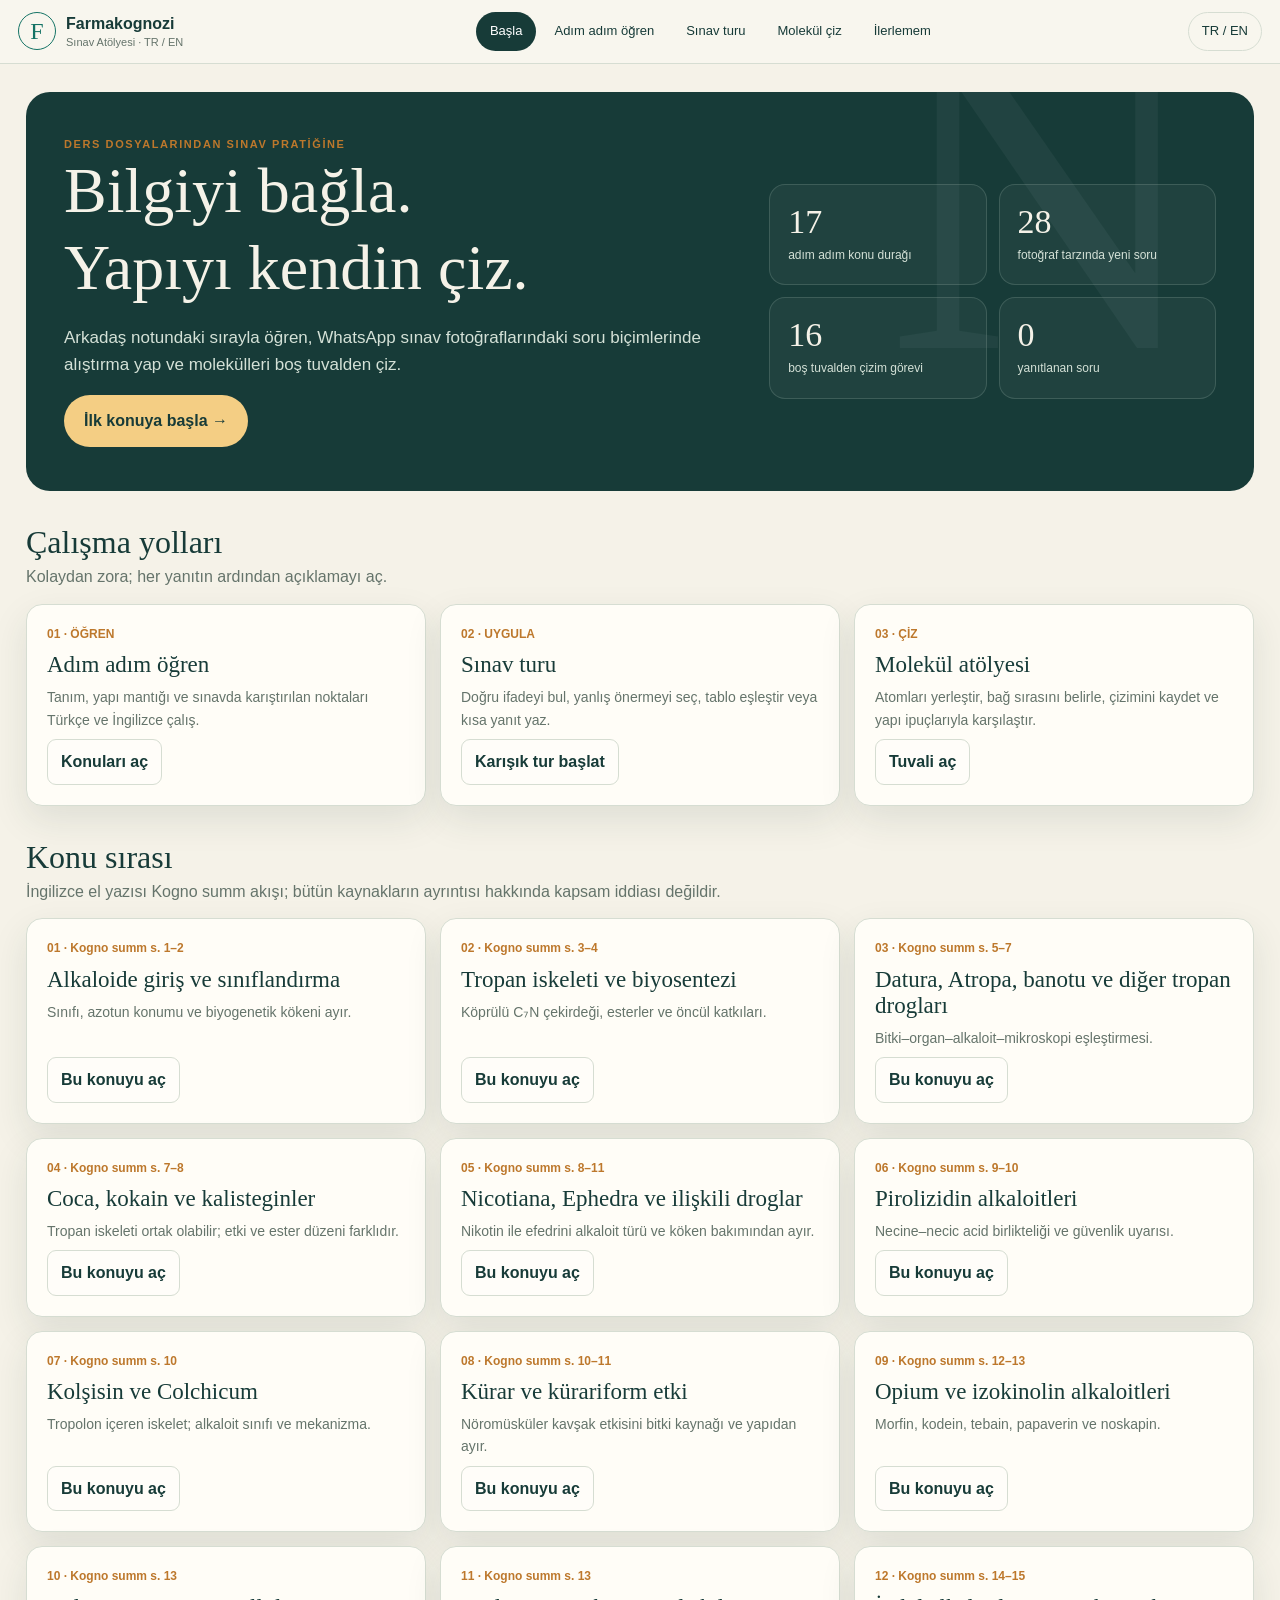
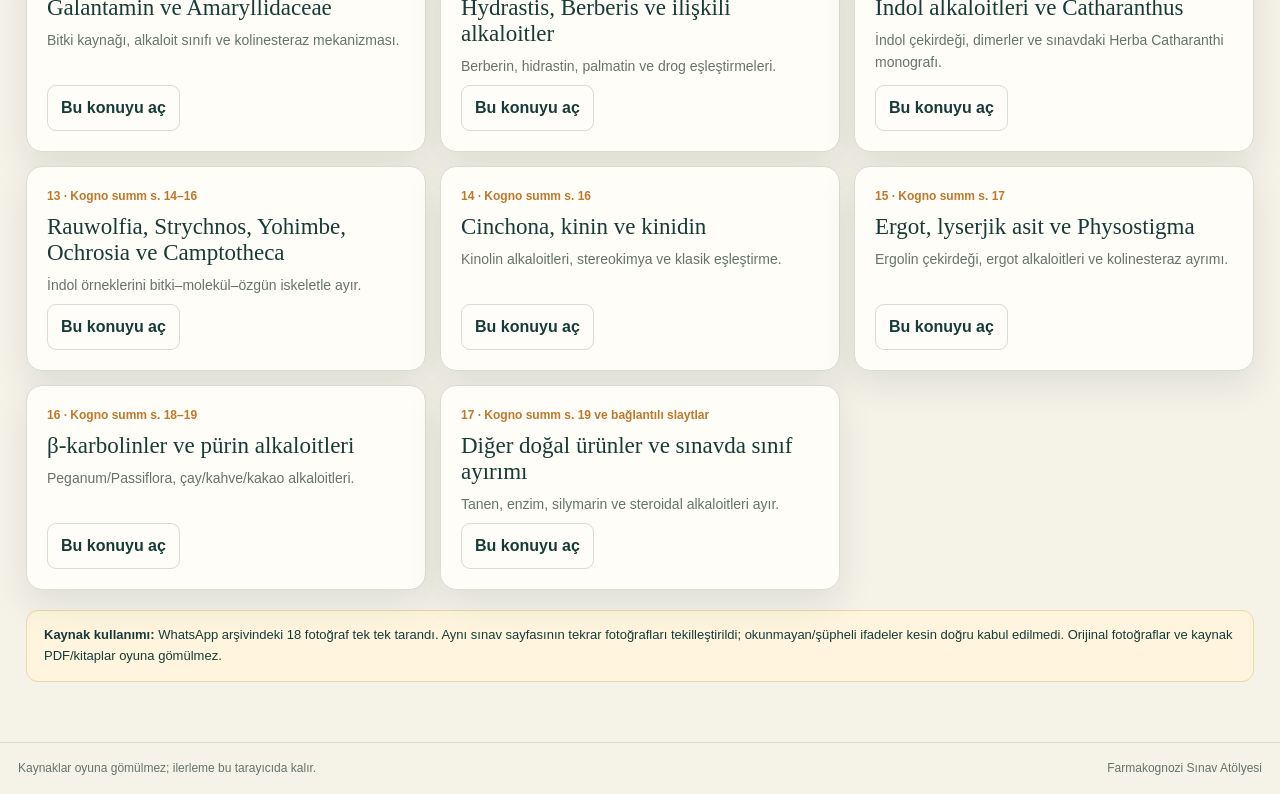
==== index.html @ 7ff7426a "Add files via upload" ====
<!doctype html>
<html lang="tr">
<head>
  <meta charset="utf-8"><meta name="viewport" content="width=device-width,initial-scale=1">
  <meta name="theme-color" content="#193d3a">
  <meta name="description" content="Farmakognozi finaline adım adım hazırlan: ders notları, WhatsApp sınav biçimlerinde sorular ve kendi molekül çizimlerin.">
  <title>Farmakognozi Sınav Atölyesi</title>
  <link rel="stylesheet" href="style.css">
  <script defer src="data.js"></script><script defer src="app.js"></script>
</head>
<body>
  <header class="topbar">
    <a class="brand" href="#home" aria-label="Ana sayfa"><span class="brand-mark">F</span><span><strong>Farmakognozi</strong><small>Sınav Atölyesi · TR / EN</small></span></a>
    <nav class="main-nav" aria-label="Ana menü">
      <button data-view="home" class="nav-btn active">Başla</button>
      <button data-view="learn" class="nav-btn">Adım adım öğren</button>
      <button data-view="exam" class="nav-btn">Sınav turu</button>
      <button data-view="draw" class="nav-btn">Molekül çiz</button>
      <button data-view="progress" class="nav-btn">İlerlemem</button>
    </nav>
    <button id="langToggle" class="quiet-btn" title="English / Türkçe">TR / EN</button>
  </header>
  <main id="app" tabindex="-1"></main>
  <footer><span>Kaynaklar oyuna gömülmez; ilerleme bu tarayıcıda kalır.</span><span>Farmakognozi Sınav Atölyesi</span></footer>
</body>
</html>
---- style.css ----
:root{--ink:#173b38;--ink2:#294e48;--paper:#f5f2e8;--card:#fffdf7;--line:#d6ddd2;--green:#147365;--green2:#e3f1e9;--gold:#bd782c;--goldp:#fbefd9;--red:#a73c42;--redp:#fff0ec;--muted:#65746b;--shadow:0 14px 36px #1c38321a;--serif:Georgia,'Times New Roman',serif;--sans:'Segoe UI',Arial,sans-serif}*{box-sizing:border-box}body{margin:0;background:var(--paper);color:var(--ink);font:16px/1.6 var(--sans)}button,input,select,textarea{font:inherit}button{cursor:pointer;color:inherit}.topbar{position:sticky;top:0;z-index:5;background:#f8f6eeef;backdrop-filter:blur(12px);border-bottom:1px solid var(--line);padding:12px max(18px,calc((100% - 1440px)/2));display:flex;align-items:center;gap:24px}.brand{display:flex;align-items:center;gap:10px;text-decoration:none;color:var(--ink);min-width:215px}.brand-mark{height:38px;width:38px;display:grid;place-items:center;border:1px solid var(--green);border-radius:50%;font:24px var(--serif);color:var(--green)}.brand strong,.brand small{display:block;line-height:1.2}.brand small{font-size:11px;color:var(--muted);margin-top:3px}.main-nav{display:flex;gap:4px;flex:1;justify-content:center;flex-wrap:wrap}.nav-btn,.quiet-btn{border:1px solid transparent;background:none;border-radius:999px;padding:8px 13px;font-size:13px}.nav-btn:hover,.quiet-btn:hover{background:var(--green2)}.nav-btn.active{background:var(--ink);color:white}.quiet-btn{border-color:var(--line);white-space:nowrap}main{max-width:1440px;margin:auto;min-height:calc(100vh - 110px);padding:28px 26px 60px}footer{border-top:1px solid var(--line);padding:16px max(18px,calc((100% - 1390px)/2));display:flex;justify-content:space-between;gap:12px;color:var(--muted);font-size:12px}.hero{display:grid;grid-template-columns:1.2fr .8fr;gap:35px;align-items:center;padding:44px 38px;background:var(--ink);color:#f5f2e8;border-radius:24px;overflow:hidden;position:relative}.hero:after{content:'N';position:absolute;right:4%;top:-28%;font:440px/1 var(--serif);color:#ffffff0b;pointer-events:none}.eyebrow{text-transform:uppercase;font-size:11px;font-weight:750;letter-spacing:1.6px;color:var(--gold)}h1,h2,h3{margin:0 0 12px;line-height:1.2}h1,h2{font-family:var(--serif);font-weight:400}h1{font-size:clamp(37px,5vw,64px);max-width:790px}.hero p{max-width:690px;color:#d4e1d7;font-size:17px}.hero .cta{background:#f4ce84;color:var(--ink);border:0;border-radius:999px;padding:13px 20px;font-weight:700}.hero-stats{display:grid;grid-template-columns:1fr 1fr;gap:12px;position:relative;z-index:1}.hero-stat{border:1px solid #78928a55;background:#ffffff0a;padding:18px;border-radius:16px}.hero-stat b{font:34px var(--serif);display:block}.hero-stat span{font-size:12px;color:#d4e1d7}.section-head{display:flex;align-items:end;justify-content:space-between;gap:16px;margin:32px 0 14px}.section-head h2{font-size:32px;margin:0}.section-head p{margin:3px 0 0;color:var(--muted)}.grid{display:grid;grid-template-columns:repeat(3,minmax(0,1fr));gap:14px}.tile,.panel,.lesson-card,.q-card,.drawer,.note-box,.match-box{background:var(--card);border:1px solid var(--line);border-radius:16px;box-shadow:var(--shadow)}.tile{padding:20px;display:flex;flex-direction:column;gap:8px;min-height:165px}.tile:hover{border-color:#84a69a;transform:translateY(-2px);transition:.16s}.tile .num{color:var(--gold);font-weight:800;font-size:12px}.tile h3{font:23px var(--serif);margin:0}.tile p{margin:0;color:var(--muted);font-size:14px}.tile button{margin-top:auto;align-self:flex-start}.btn,.soft-btn{border-radius:9px;border:1px solid var(--line);background:#fffdf9;padding:9px 13px;font-weight:650}.btn:hover,.soft-btn:hover{border-color:var(--green);background:var(--green2)}.btn.primary{background:var(--green);color:white;border-color:var(--green)}.btn.primary:hover{background:#0d5c51}.btn.gold{background:#f4ce84;border-color:#f4ce84}.btn:disabled{opacity:.5;cursor:not-allowed}.split{display:grid;grid-template-columns:280px minmax(0,1fr);gap:20px;align-items:start}.sidebar{position:sticky;top:82px;padding:14px}.sidebar h2{font:24px var(--serif);padding:4px 8px}.topic-list{display:grid;gap:5px;max-height:72vh;overflow:auto}.topic-item{border:1px solid transparent;background:none;border-radius:10px;text-align:left;padding:10px;display:flex;gap:10px;align-items:flex-start}.topic-item:hover{background:#f0f3e9}.topic-item.active{background:var(--green2);border-color:#c5d8c8}.topic-index{font-size:11px;color:var(--gold);font-weight:800;margin-top:2px}.topic-item small{display:block;color:var(--muted);font-size:11px}.panel{padding:28px}.topic-title{font-size:38px;margin:4px 0}.topic-meta{color:var(--muted);font-size:13px;margin-bottom:20px}.step-list{display:grid;grid-template-columns:repeat(3,1fr);gap:10px;margin:20px 0}.step{padding:16px;border-radius:13px;background:#f4f2e9;border:1px solid var(--line)}.step strong{font:20px var(--serif);display:block;margin-bottom:6px}.step p{margin:0;font-size:14px}.lang-block{margin:16px 0;padding:18px 20px;border-left:3px solid var(--green);background:#f4f7ef;border-radius:0 12px 12px 0}.lang-block.en{border-left-color:var(--gold);background:#fbf5e8}.lang-block h3{font:20px var(--serif)}.lang-block p:last-child{margin-bottom:0}.exam-banner{display:flex;justify-content:space-between;align-items:center;gap:16px;padding:18px;background:var(--goldp);border-radius:13px;margin:20px 0}.exam-banner p{margin:0}.tag{display:inline-block;border:1px solid var(--line);border-radius:999px;padding:3px 9px;font-size:11px;color:var(--muted)}.question-layout{display:grid;grid-template-columns:minmax(0,1fr) 250px;gap:16px;align-items:start}.q-card{padding:25px}.q-title{font:26px/1.35 var(--serif);margin:12px 0}.q-en{color:var(--muted);margin-bottom:18px}.options{display:grid;gap:9px;margin:18px 0}.opt{display:flex;gap:10px;align-items:flex-start;text-align:left;background:#fff;border:1px solid var(--line);border-radius:11px;padding:13px;width:100%}.opt:hover{border-color:#8db0a1}.opt.selected{border:2px solid var(--green);background:#edf6ef;padding:12px}.opt.correct{border:2px solid var(--green);background:#e5f3e9}.opt.wrong{border:2px solid var(--red);background:var(--redp)}.opt:disabled{opacity:1}.letter{flex:none;width:24px;height:24px;border-radius:7px;border:1px solid var(--line);display:grid;place-items:center;font-size:11px;font-weight:700}.feedback{margin-top:18px;padding:16px;border-radius:12px;background:var(--green2);border:1px solid #bdd7c5}.feedback.bad{background:var(--redp);border-color:#e7c2ba}.feedback p{margin:5px 0}.q-side{padding:18px}.q-side h3{font:21px var(--serif)}.q-side p{font-size:13px;color:var(--muted)}.answer-area{width:100%;min-height:125px;border:1px solid var(--line);border-radius:10px;padding:12px;background:#fffefa}.exam-top{display:flex;justify-content:space-between;gap:12px;align-items:center;margin-bottom:14px}.progress-track{height:7px;border-radius:8px;background:#e1e5dc;overflow:hidden;margin:12px 0}.progress-track span{height:100%;background:var(--green);display:block;transition:width .2s}.match-grid{display:grid;gap:8px}.match-row{display:grid;grid-template-columns:1fr 1fr;gap:12px;align-items:center;padding:9px;border-bottom:1px solid var(--line)}.match-row select{width:100%;padding:9px;border:1px solid var(--line);border-radius:8px;background:#fff}.draw-shell{display:grid;grid-template-columns:minmax(0,1fr) 300px;gap:16px;align-items:start}.draw-panel{padding:16px}.draw-toolbar{display:flex;gap:6px;flex-wrap:wrap;margin:8px 0 12px}.tool-btn{border:1px solid var(--line);background:white;border-radius:8px;padding:7px 10px;font-weight:700;min-width:38px}.tool-btn.selected{background:var(--ink);color:white;border-color:var(--ink)}.canvas-wrap{border:1px solid #d5ddd2;border-radius:12px;overflow:hidden;background:#fff}.canvas-wrap svg{width:100%;height:auto;display:block;touch-action:none}.atom{cursor:pointer}.atom circle{fill:#fff;stroke:#183f3a;stroke-width:2.4}.atom text{font:700 16px var(--sans);fill:#173b38;text-anchor:middle;dominant-baseline:central;pointer-events:none}.atom.selected circle{stroke:#bc7421;stroke-width:4;fill:#fff0cc}.bond{stroke:#213e38;stroke-width:3;stroke-linecap:round}.bond.secondary{stroke-width:2}.bond.wedge{fill:#213e38;stroke:none}.bond.dash{stroke-dasharray:3 7}.draw-side{padding:18px;position:sticky;top:82px}.draw-side h2{font:25px var(--serif)}.draw-side p{font-size:13px;color:var(--muted)}.draw-check{padding:13px 0;border-top:1px solid var(--line)}.draw-check li{margin:7px 0;font-size:13px}.formula{font:18px var(--serif);padding:10px;background:#f4f2e9;border-radius:9px}.status{font-size:12px;color:var(--muted);margin-top:8px}.toast{position:fixed;bottom:18px;right:18px;z-index:10;background:var(--ink);color:white;padding:10px 15px;border-radius:10px;box-shadow:var(--shadow)}.progress-cards{display:grid;grid-template-columns:repeat(4,1fr);gap:10px}.progress-card{padding:16px;border-radius:13px;background:var(--card);border:1px solid var(--line)}.progress-card b{font:29px var(--serif);display:block}.progress-card span{font-size:12px;color:var(--muted)}.source-note{font-size:12px;color:var(--muted);border-top:1px solid var(--line);padding-top:12px;margin-top:18px}.disclaimer{padding:14px 17px;background:#fff5de;border:1px solid #ecd8a6;border-radius:12px;font-size:13px}.empty{text-align:center;padding:48px 20px}.empty h2{font:34px var(--serif)}.pill-row{display:flex;gap:8px;flex-wrap:wrap}.hide{display:none!important}.sr-only{position:absolute;width:1px;height:1px;clip:rect(0,0,0,0);white-space:nowrap;overflow:hidden}a{color:var(--green)}button:focus-visible,select:focus-visible,textarea:focus-visible,a:focus-visible{outline:3px solid #ca852f;outline-offset:2px}
@media(max-width:1050px){.grid{grid-template-columns:repeat(2,1fr)}.split{grid-template-columns:230px 1fr}.question-layout{grid-template-columns:1fr}.q-side{display:none}.draw-shell{grid-template-columns:1fr}.draw-side{position:static}.hero{padding:32px}.hero-stats{max-width:430px}}
@media(max-width:720px){.topbar{flex-wrap:wrap;gap:8px;padding:9px 12px}.brand{min-width:0;flex:1}.main-nav{order:3;justify-content:flex-start;width:100%;overflow:auto;flex-wrap:nowrap}.nav-btn{padding:7px 10px;white-space:nowrap}.quiet-btn{font-size:11px;padding:7px 9px}main{padding:16px 12px 38px}.hero{grid-template-columns:1fr;padding:26px 20px}.hero:after{font-size:300px}.hero-stats{grid-template-columns:1fr 1fr}.section-head{align-items:flex-start;flex-direction:column}.grid{grid-template-columns:1fr}.split{grid-template-columns:1fr}.sidebar{position:static}.topic-list{display:flex;overflow-x:auto;max-height:none}.topic-item{min-width:185px}.panel,.q-card{padding:18px}.topic-title{font-size:31px}.step-list{grid-template-columns:1fr}.exam-banner{align-items:flex-start;flex-direction:column}.draw-side{padding:12px}.match-row{grid-template-columns:1fr}.progress-cards{grid-template-columns:1fr 1fr}footer{padding:13px;flex-direction:column}.draw-toolbar .tool-btn{padding:6px 8px}}
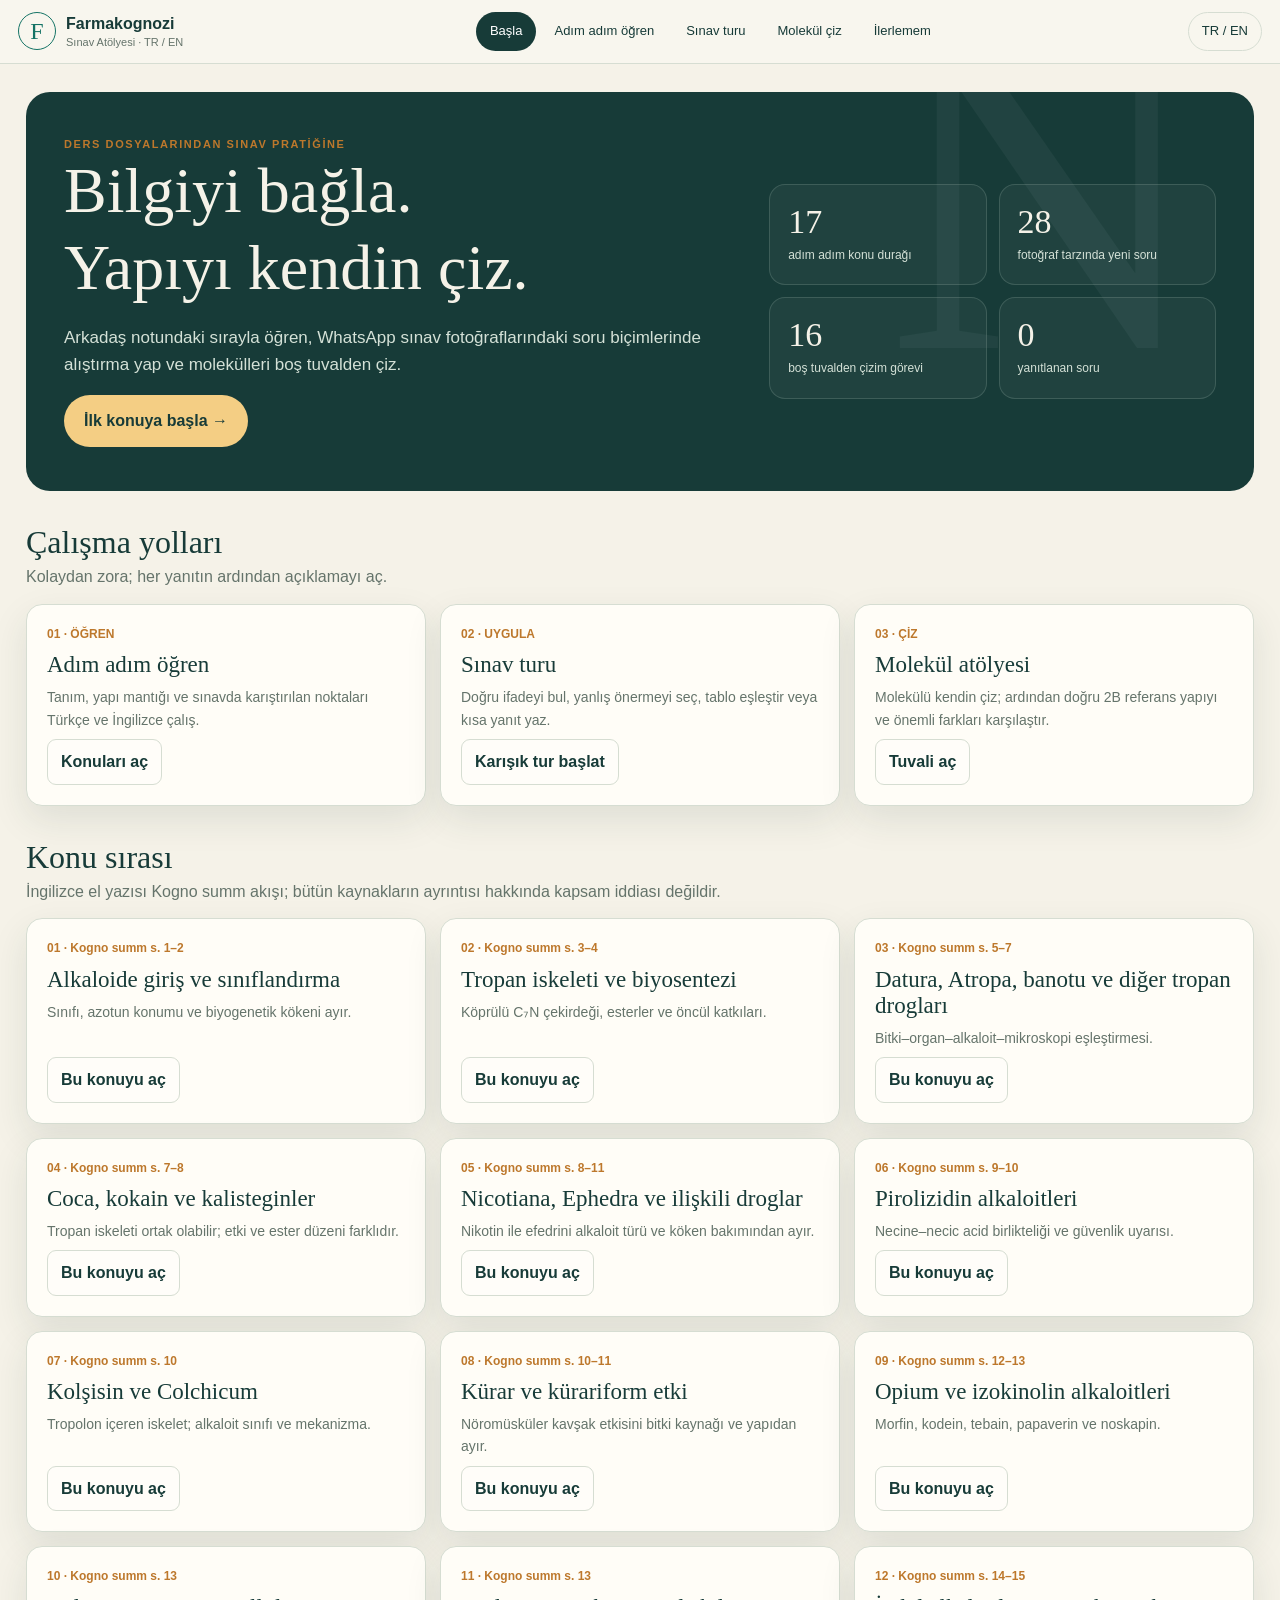
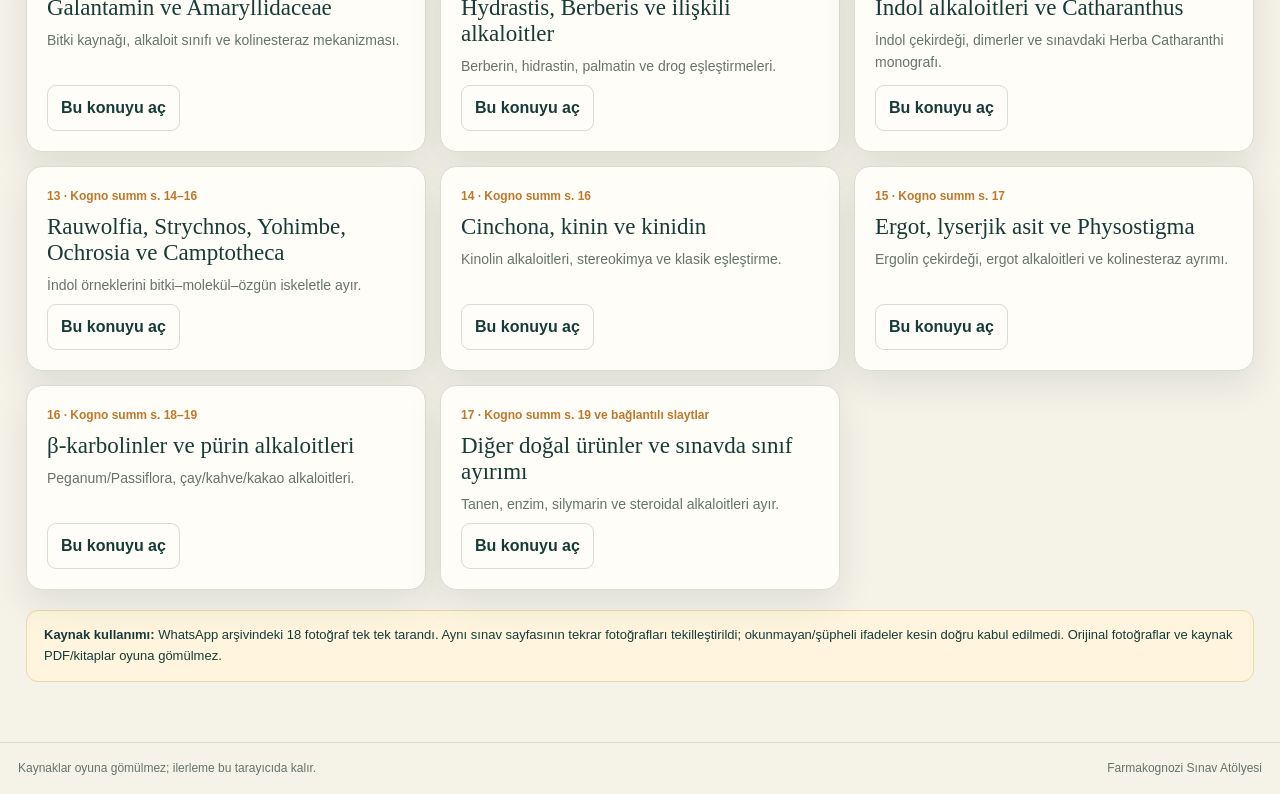
==== commit 4448912e: "Refresh cached game assets Version HTML asset URLs so browsers load the current lesson data and crop" ====
--- a/index.html
+++ b/index.html
@@ -5,8 +5,8 @@
   <meta name="theme-color" content="#193d3a">
   <meta name="description" content="Farmakognozi finaline adım adım hazırlan: ders notları, WhatsApp sınav biçimlerinde sorular ve kendi molekül çizimlerin.">
   <title>Farmakognozi Sınav Atölyesi</title>
-  <link rel="stylesheet" href="style.css">
-  <script defer src="data.js"></script><script defer src="app.js"></script>
+  <link rel="stylesheet" href="style.css?v=20261013-2">
+  <script defer src="data.js?v=20261013-2"></script><script defer src="app.js?v=20261013-2"></script>
 </head>
 <body>
   <header class="topbar">
--- a/style.css
+++ b/style.css
@@ -1,3 +1,7 @@
 :root{--ink:#173b38;--ink2:#294e48;--paper:#f5f2e8;--card:#fffdf7;--line:#d6ddd2;--green:#147365;--green2:#e3f1e9;--gold:#bd782c;--goldp:#fbefd9;--red:#a73c42;--redp:#fff0ec;--muted:#65746b;--shadow:0 14px 36px #1c38321a;--serif:Georgia,'Times New Roman',serif;--sans:'Segoe UI',Arial,sans-serif}*{box-sizing:border-box}body{margin:0;background:var(--paper);color:var(--ink);font:16px/1.6 var(--sans)}button,input,select,textarea{font:inherit}button{cursor:pointer;color:inherit}.topbar{position:sticky;top:0;z-index:5;background:#f8f6eeef;backdrop-filter:blur(12px);border-bottom:1px solid var(--line);padding:12px max(18px,calc((100% - 1440px)/2));display:flex;align-items:center;gap:24px}.brand{display:flex;align-items:center;gap:10px;text-decoration:none;color:var(--ink);min-width:215px}.brand-mark{height:38px;width:38px;display:grid;place-items:center;border:1px solid var(--green);border-radius:50%;font:24px var(--serif);color:var(--green)}.brand strong,.brand small{display:block;line-height:1.2}.brand small{font-size:11px;color:var(--muted);margin-top:3px}.main-nav{display:flex;gap:4px;flex:1;justify-content:center;flex-wrap:wrap}.nav-btn,.quiet-btn{border:1px solid transparent;background:none;border-radius:999px;padding:8px 13px;font-size:13px}.nav-btn:hover,.quiet-btn:hover{background:var(--green2)}.nav-btn.active{background:var(--ink);color:white}.quiet-btn{border-color:var(--line);white-space:nowrap}main{max-width:1440px;margin:auto;min-height:calc(100vh - 110px);padding:28px 26px 60px}footer{border-top:1px solid var(--line);padding:16px max(18px,calc((100% - 1390px)/2));display:flex;justify-content:space-between;gap:12px;color:var(--muted);font-size:12px}.hero{display:grid;grid-template-columns:1.2fr .8fr;gap:35px;align-items:center;padding:44px 38px;background:var(--ink);color:#f5f2e8;border-radius:24px;overflow:hidden;position:relative}.hero:after{content:'N';position:absolute;right:4%;top:-28%;font:440px/1 var(--serif);color:#ffffff0b;pointer-events:none}.eyebrow{text-transform:uppercase;font-size:11px;font-weight:750;letter-spacing:1.6px;color:var(--gold)}h1,h2,h3{margin:0 0 12px;line-height:1.2}h1,h2{font-family:var(--serif);font-weight:400}h1{font-size:clamp(37px,5vw,64px);max-width:790px}.hero p{max-width:690px;color:#d4e1d7;font-size:17px}.hero .cta{background:#f4ce84;color:var(--ink);border:0;border-radius:999px;padding:13px 20px;font-weight:700}.hero-stats{display:grid;grid-template-columns:1fr 1fr;gap:12px;position:relative;z-index:1}.hero-stat{border:1px solid #78928a55;background:#ffffff0a;padding:18px;border-radius:16px}.hero-stat b{font:34px var(--serif);display:block}.hero-stat span{font-size:12px;color:#d4e1d7}.section-head{display:flex;align-items:end;justify-content:space-between;gap:16px;margin:32px 0 14px}.section-head h2{font-size:32px;margin:0}.section-head p{margin:3px 0 0;color:var(--muted)}.grid{display:grid;grid-template-columns:repeat(3,minmax(0,1fr));gap:14px}.tile,.panel,.lesson-card,.q-card,.drawer,.note-box,.match-box{background:var(--card);border:1px solid var(--line);border-radius:16px;box-shadow:var(--shadow)}.tile{padding:20px;display:flex;flex-direction:column;gap:8px;min-height:165px}.tile:hover{border-color:#84a69a;transform:translateY(-2px);transition:.16s}.tile .num{color:var(--gold);font-weight:800;font-size:12px}.tile h3{font:23px var(--serif);margin:0}.tile p{margin:0;color:var(--muted);font-size:14px}.tile button{margin-top:auto;align-self:flex-start}.btn,.soft-btn{border-radius:9px;border:1px solid var(--line);background:#fffdf9;padding:9px 13px;font-weight:650}.btn:hover,.soft-btn:hover{border-color:var(--green);background:var(--green2)}.btn.primary{background:var(--green);color:white;border-color:var(--green)}.btn.primary:hover{background:#0d5c51}.btn.gold{background:#f4ce84;border-color:#f4ce84}.btn:disabled{opacity:.5;cursor:not-allowed}.split{display:grid;grid-template-columns:280px minmax(0,1fr);gap:20px;align-items:start}.sidebar{position:sticky;top:82px;padding:14px}.sidebar h2{font:24px var(--serif);padding:4px 8px}.topic-list{display:grid;gap:5px;max-height:72vh;overflow:auto}.topic-item{border:1px solid transparent;background:none;border-radius:10px;text-align:left;padding:10px;display:flex;gap:10px;align-items:flex-start}.topic-item:hover{background:#f0f3e9}.topic-item.active{background:var(--green2);border-color:#c5d8c8}.topic-index{font-size:11px;color:var(--gold);font-weight:800;margin-top:2px}.topic-item small{display:block;color:var(--muted);font-size:11px}.panel{padding:28px}.topic-title{font-size:38px;margin:4px 0}.topic-meta{color:var(--muted);font-size:13px;margin-bottom:20px}.step-list{display:grid;grid-template-columns:repeat(3,1fr);gap:10px;margin:20px 0}.step{padding:16px;border-radius:13px;background:#f4f2e9;border:1px solid var(--line)}.step strong{font:20px var(--serif);display:block;margin-bottom:6px}.step p{margin:0;font-size:14px}.lang-block{margin:16px 0;padding:18px 20px;border-left:3px solid var(--green);background:#f4f7ef;border-radius:0 12px 12px 0}.lang-block.en{border-left-color:var(--gold);background:#fbf5e8}.lang-block h3{font:20px var(--serif)}.lang-block p:last-child{margin-bottom:0}.exam-banner{display:flex;justify-content:space-between;align-items:center;gap:16px;padding:18px;background:var(--goldp);border-radius:13px;margin:20px 0}.exam-banner p{margin:0}.tag{display:inline-block;border:1px solid var(--line);border-radius:999px;padding:3px 9px;font-size:11px;color:var(--muted)}.question-layout{display:grid;grid-template-columns:minmax(0,1fr) 250px;gap:16px;align-items:start}.q-card{padding:25px}.q-title{font:26px/1.35 var(--serif);margin:12px 0}.q-en{color:var(--muted);margin-bottom:18px}.options{display:grid;gap:9px;margin:18px 0}.opt{display:flex;gap:10px;align-items:flex-start;text-align:left;background:#fff;border:1px solid var(--line);border-radius:11px;padding:13px;width:100%}.opt:hover{border-color:#8db0a1}.opt.selected{border:2px solid var(--green);background:#edf6ef;padding:12px}.opt.correct{border:2px solid var(--green);background:#e5f3e9}.opt.wrong{border:2px solid var(--red);background:var(--redp)}.opt:disabled{opacity:1}.letter{flex:none;width:24px;height:24px;border-radius:7px;border:1px solid var(--line);display:grid;place-items:center;font-size:11px;font-weight:700}.feedback{margin-top:18px;padding:16px;border-radius:12px;background:var(--green2);border:1px solid #bdd7c5}.feedback.bad{background:var(--redp);border-color:#e7c2ba}.feedback p{margin:5px 0}.q-side{padding:18px}.q-side h3{font:21px var(--serif)}.q-side p{font-size:13px;color:var(--muted)}.answer-area{width:100%;min-height:125px;border:1px solid var(--line);border-radius:10px;padding:12px;background:#fffefa}.exam-top{display:flex;justify-content:space-between;gap:12px;align-items:center;margin-bottom:14px}.progress-track{height:7px;border-radius:8px;background:#e1e5dc;overflow:hidden;margin:12px 0}.progress-track span{height:100%;background:var(--green);display:block;transition:width .2s}.match-grid{display:grid;gap:8px}.match-row{display:grid;grid-template-columns:1fr 1fr;gap:12px;align-items:center;padding:9px;border-bottom:1px solid var(--line)}.match-row select{width:100%;padding:9px;border:1px solid var(--line);border-radius:8px;background:#fff}.draw-shell{display:grid;grid-template-columns:minmax(0,1fr) 300px;gap:16px;align-items:start}.draw-panel{padding:16px}.draw-toolbar{display:flex;gap:6px;flex-wrap:wrap;margin:8px 0 12px}.tool-btn{border:1px solid var(--line);background:white;border-radius:8px;padding:7px 10px;font-weight:700;min-width:38px}.tool-btn.selected{background:var(--ink);color:white;border-color:var(--ink)}.canvas-wrap{border:1px solid #d5ddd2;border-radius:12px;overflow:hidden;background:#fff}.canvas-wrap svg{width:100%;height:auto;display:block;touch-action:none}.atom{cursor:pointer}.atom circle{fill:#fff;stroke:#183f3a;stroke-width:2.4}.atom text{font:700 16px var(--sans);fill:#173b38;text-anchor:middle;dominant-baseline:central;pointer-events:none}.atom.selected circle{stroke:#bc7421;stroke-width:4;fill:#fff0cc}.bond{stroke:#213e38;stroke-width:3;stroke-linecap:round}.bond.secondary{stroke-width:2}.bond.wedge{fill:#213e38;stroke:none}.bond.dash{stroke-dasharray:3 7}.draw-side{padding:18px;position:sticky;top:82px}.draw-side h2{font:25px var(--serif)}.draw-side p{font-size:13px;color:var(--muted)}.draw-check{padding:13px 0;border-top:1px solid var(--line)}.draw-check li{margin:7px 0;font-size:13px}.formula{font:18px var(--serif);padding:10px;background:#f4f2e9;border-radius:9px}.status{font-size:12px;color:var(--muted);margin-top:8px}.toast{position:fixed;bottom:18px;right:18px;z-index:10;background:var(--ink);color:white;padding:10px 15px;border-radius:10px;box-shadow:var(--shadow)}.progress-cards{display:grid;grid-template-columns:repeat(4,1fr);gap:10px}.progress-card{padding:16px;border-radius:13px;background:var(--card);border:1px solid var(--line)}.progress-card b{font:29px var(--serif);display:block}.progress-card span{font-size:12px;color:var(--muted)}.source-note{font-size:12px;color:var(--muted);border-top:1px solid var(--line);padding-top:12px;margin-top:18px}.disclaimer{padding:14px 17px;background:#fff5de;border:1px solid #ecd8a6;border-radius:12px;font-size:13px}.empty{text-align:center;padding:48px 20px}.empty h2{font:34px var(--serif)}.pill-row{display:flex;gap:8px;flex-wrap:wrap}.hide{display:none!important}.sr-only{position:absolute;width:1px;height:1px;clip:rect(0,0,0,0);white-space:nowrap;overflow:hidden}a{color:var(--green)}button:focus-visible,select:focus-visible,textarea:focus-visible,a:focus-visible{outline:3px solid #ca852f;outline-offset:2px}
 @media(max-width:1050px){.grid{grid-template-columns:repeat(2,1fr)}.split{grid-template-columns:230px 1fr}.question-layout{grid-template-columns:1fr}.q-side{display:none}.draw-shell{grid-template-columns:1fr}.draw-side{position:static}.hero{padding:32px}.hero-stats{max-width:430px}}
 @media(max-width:720px){.topbar{flex-wrap:wrap;gap:8px;padding:9px 12px}.brand{min-width:0;flex:1}.main-nav{order:3;justify-content:flex-start;width:100%;overflow:auto;flex-wrap:nowrap}.nav-btn{padding:7px 10px;white-space:nowrap}.quiet-btn{font-size:11px;padding:7px 9px}main{padding:16px 12px 38px}.hero{grid-template-columns:1fr;padding:26px 20px}.hero:after{font-size:300px}.hero-stats{grid-template-columns:1fr 1fr}.section-head{align-items:flex-start;flex-direction:column}.grid{grid-template-columns:1fr}.split{grid-template-columns:1fr}.sidebar{position:static}.topic-list{display:flex;overflow-x:auto;max-height:none}.topic-item{min-width:185px}.panel,.q-card{padding:18px}.topic-title{font-size:31px}.step-list{grid-template-columns:1fr}.exam-banner{align-items:flex-start;flex-direction:column}.draw-side{padding:12px}.match-row{grid-template-columns:1fr}.progress-cards{grid-template-columns:1fr 1fr}footer{padding:13px;flex-direction:column}.draw-toolbar .tool-btn{padding:6px 8px}}
+
+/* Refined bilingual lesson cards and visible structure feedback */
+.lesson-intro{margin:18px 0;padding:16px 20px;background:linear-gradient(115deg,#e6f1e9,#faf0dc);border:1px solid #d5e3d5;border-radius:14px}.lesson-intro span,.reference-title span:first-child{font-size:10px;font-weight:800;letter-spacing:1.4px;color:var(--green)}.lesson-intro p{margin:4px 0 0;font-family:var(--serif);font-size:18px;line-height:1.5}.lesson-steps{display:grid;gap:14px;margin:18px 0}.lesson-step{padding:19px;border:1px solid var(--line);border-radius:15px;background:#fffefa;box-shadow:0 8px 22px #1c38320b}.lesson-step-head{display:flex;align-items:center;gap:11px;margin-bottom:13px}.lesson-step-head h2{margin:0;font:24px var(--serif);flex:1}.lesson-number{width:37px;height:37px;display:grid;place-items:center;border-radius:50%;background:var(--ink);color:white;font-weight:800;font-size:13px}.lesson-tag{font-size:9px;font-weight:800;letter-spacing:1px;color:var(--gold);border:1px solid #ead8b7;border-radius:999px;padding:5px 9px}.lesson-languages{display:grid;grid-template-columns:1fr 1fr;gap:11px}.lesson-language{padding:15px 16px;border-radius:11px;background:#f2f6ef;border-left:3px solid var(--green)}.lesson-language.en{background:#faf5e9;border-left-color:var(--gold)}.lesson-language h3{font:700 11px var(--sans);letter-spacing:.7px;text-transform:uppercase;color:var(--muted);margin:0 0 8px}.lesson-language p{margin:0;font-size:15px;line-height:1.75}.learning-focus{margin:18px 0;padding:17px;border:1px solid #d8c896;border-radius:15px;background:#fff8e9}.learning-focus .lesson-languages{margin-top:11px}.lesson-trap{margin:17px 0;padding:16px 18px;border-left:4px solid var(--red);background:#fff3ee;border-radius:0 12px 12px 0}.lesson-trap p{margin:7px 0 0;line-height:1.65}.answer-actions{display:flex;gap:8px;flex-wrap:wrap;margin:14px 0}.reference-structure{margin:16px 0;padding:12px;background:#fff;border:1px solid #cfd8ce;border-radius:13px;box-shadow:0 8px 24px #1c383211}.reference-title{display:flex;justify-content:space-between;gap:8px;align-items:center;padding:3px 4px 9px;border-bottom:1px solid #e8e9e3;font-size:11px;color:var(--muted)}.reference-title span:last-child{font-variant-numeric:tabular-nums}.reference-structure img{display:block;width:100%;max-height:330px;object-fit:contain;padding:8px 0;background:#fff}.reference-structure figcaption{text-align:center;font-size:12px;line-height:1.65;color:var(--muted);padding:8px 4px 2px;border-top:1px solid #e8e9e3}.draw-check summary{cursor:pointer;font-weight:700;color:var(--ink2);padding:8px 0}.draw-check[open] summary{margin-bottom:7px}.draw-check{margin-top:12px}.draw-side .formula{font-size:15px}.draw-side .status{line-height:1.55}
+@media(max-width:720px){.lesson-step{padding:14px}.lesson-step-head{flex-wrap:wrap}.lesson-step-head h2{font-size:21px;min-width:65%}.lesson-tag{margin-left:48px}.lesson-languages{grid-template-columns:1fr}.lesson-language{padding:13px}.lesson-language p{font-size:14px}.reference-title{align-items:flex-start;flex-direction:column}.reference-structure img{max-height:300px}}
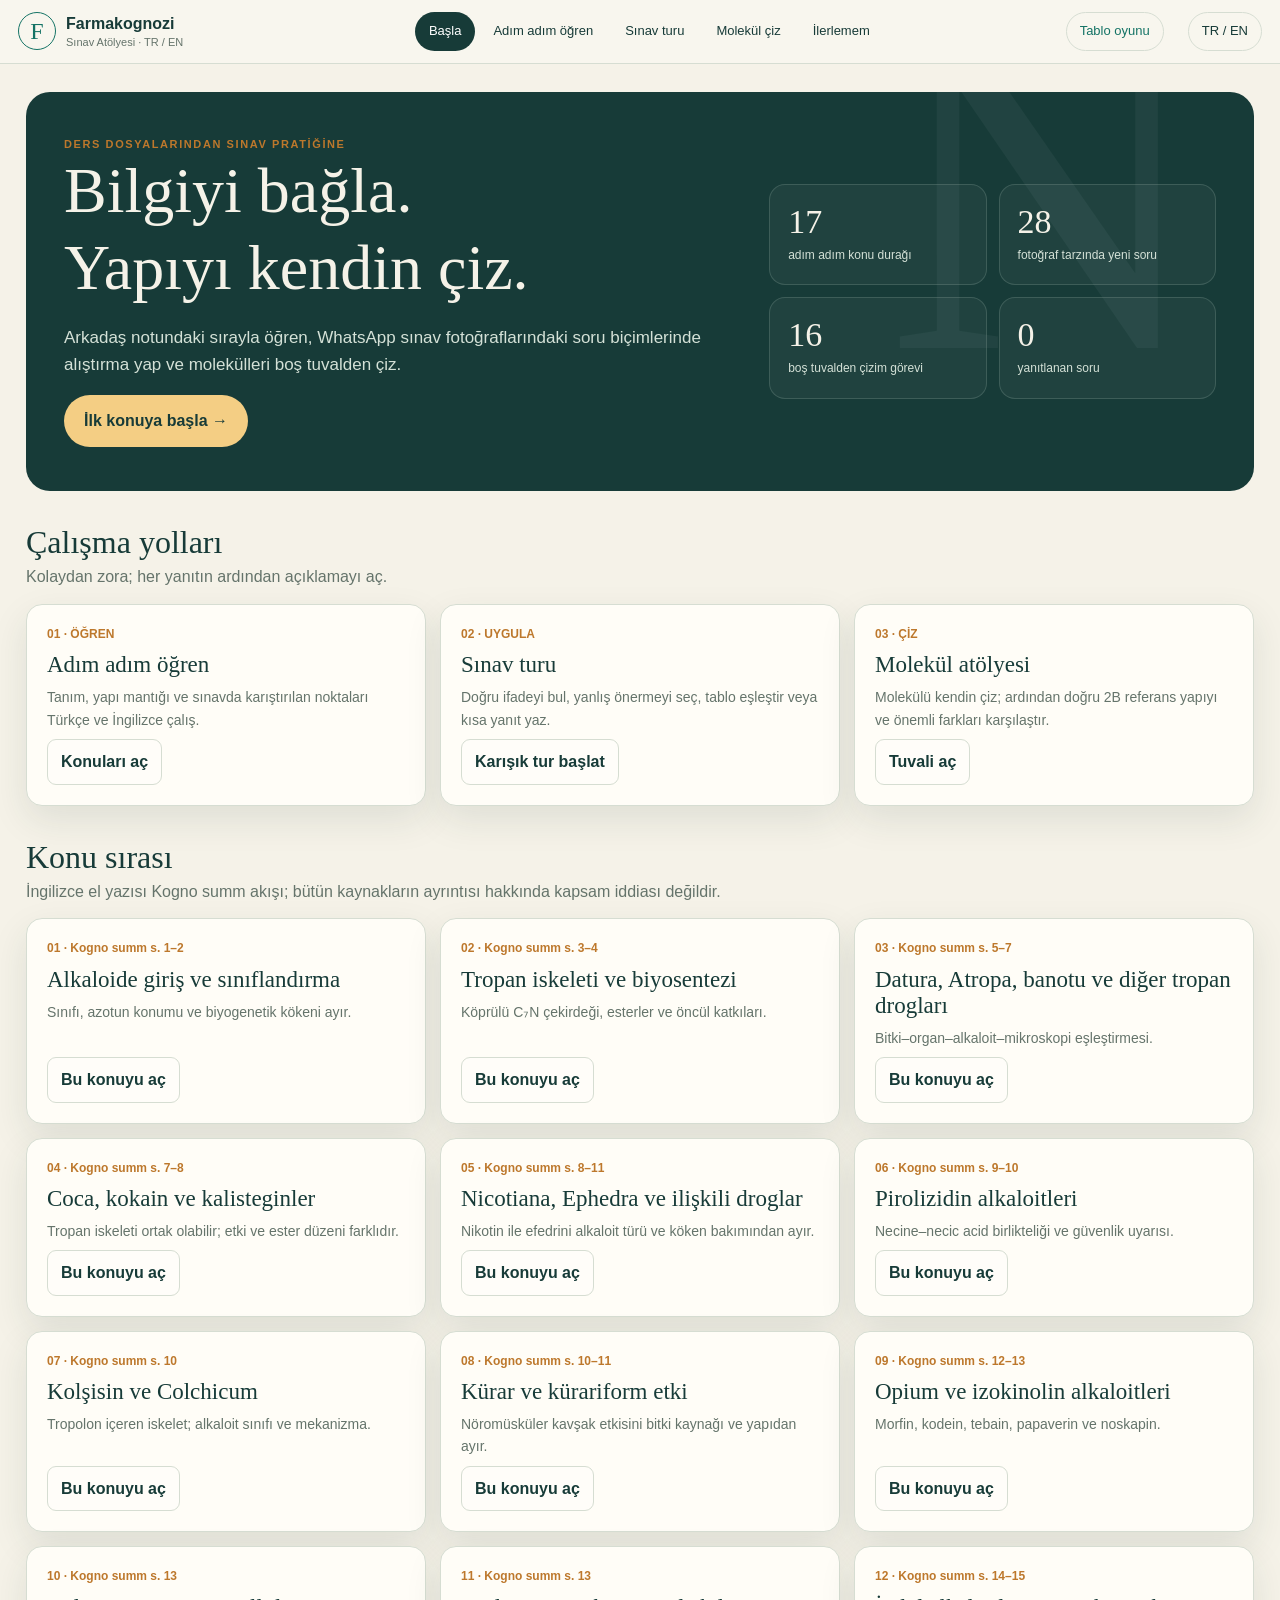
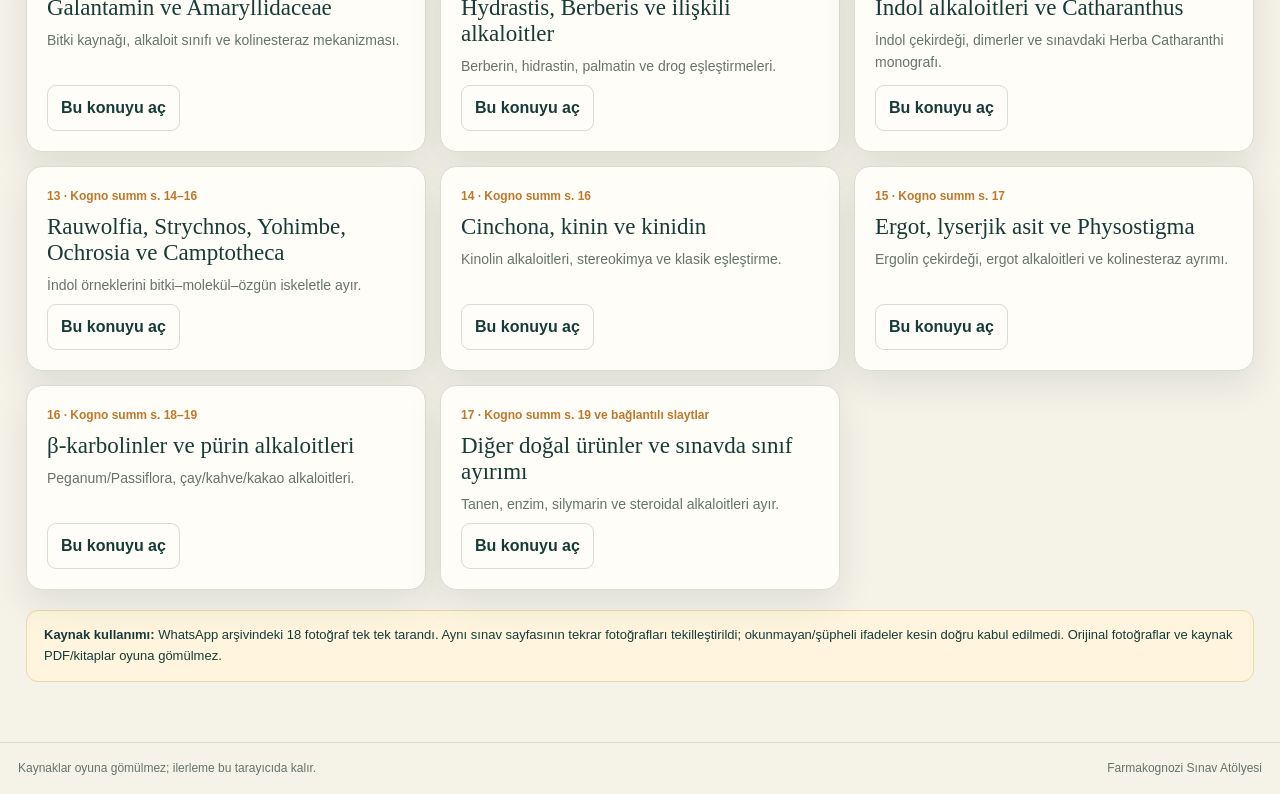
==== commit f3ec9de0: "Add shuffled bilingual table and structure practice game" ====
--- a/index.html
+++ b/index.html
@@ -18,6 +18,7 @@
       <button data-view="draw" class="nav-btn">Molekül çiz</button>
       <button data-view="progress" class="nav-btn">İlerlemem</button>
     </nav>
+    <a class="quiet-btn" href="tablo-oyunu.html" style="display:inline-block;text-decoration:none">Tablo oyunu</a>
     <button id="langToggle" class="quiet-btn" title="English / Türkçe">TR / EN</button>
   </header>
   <main id="app" tabindex="-1"></main>
